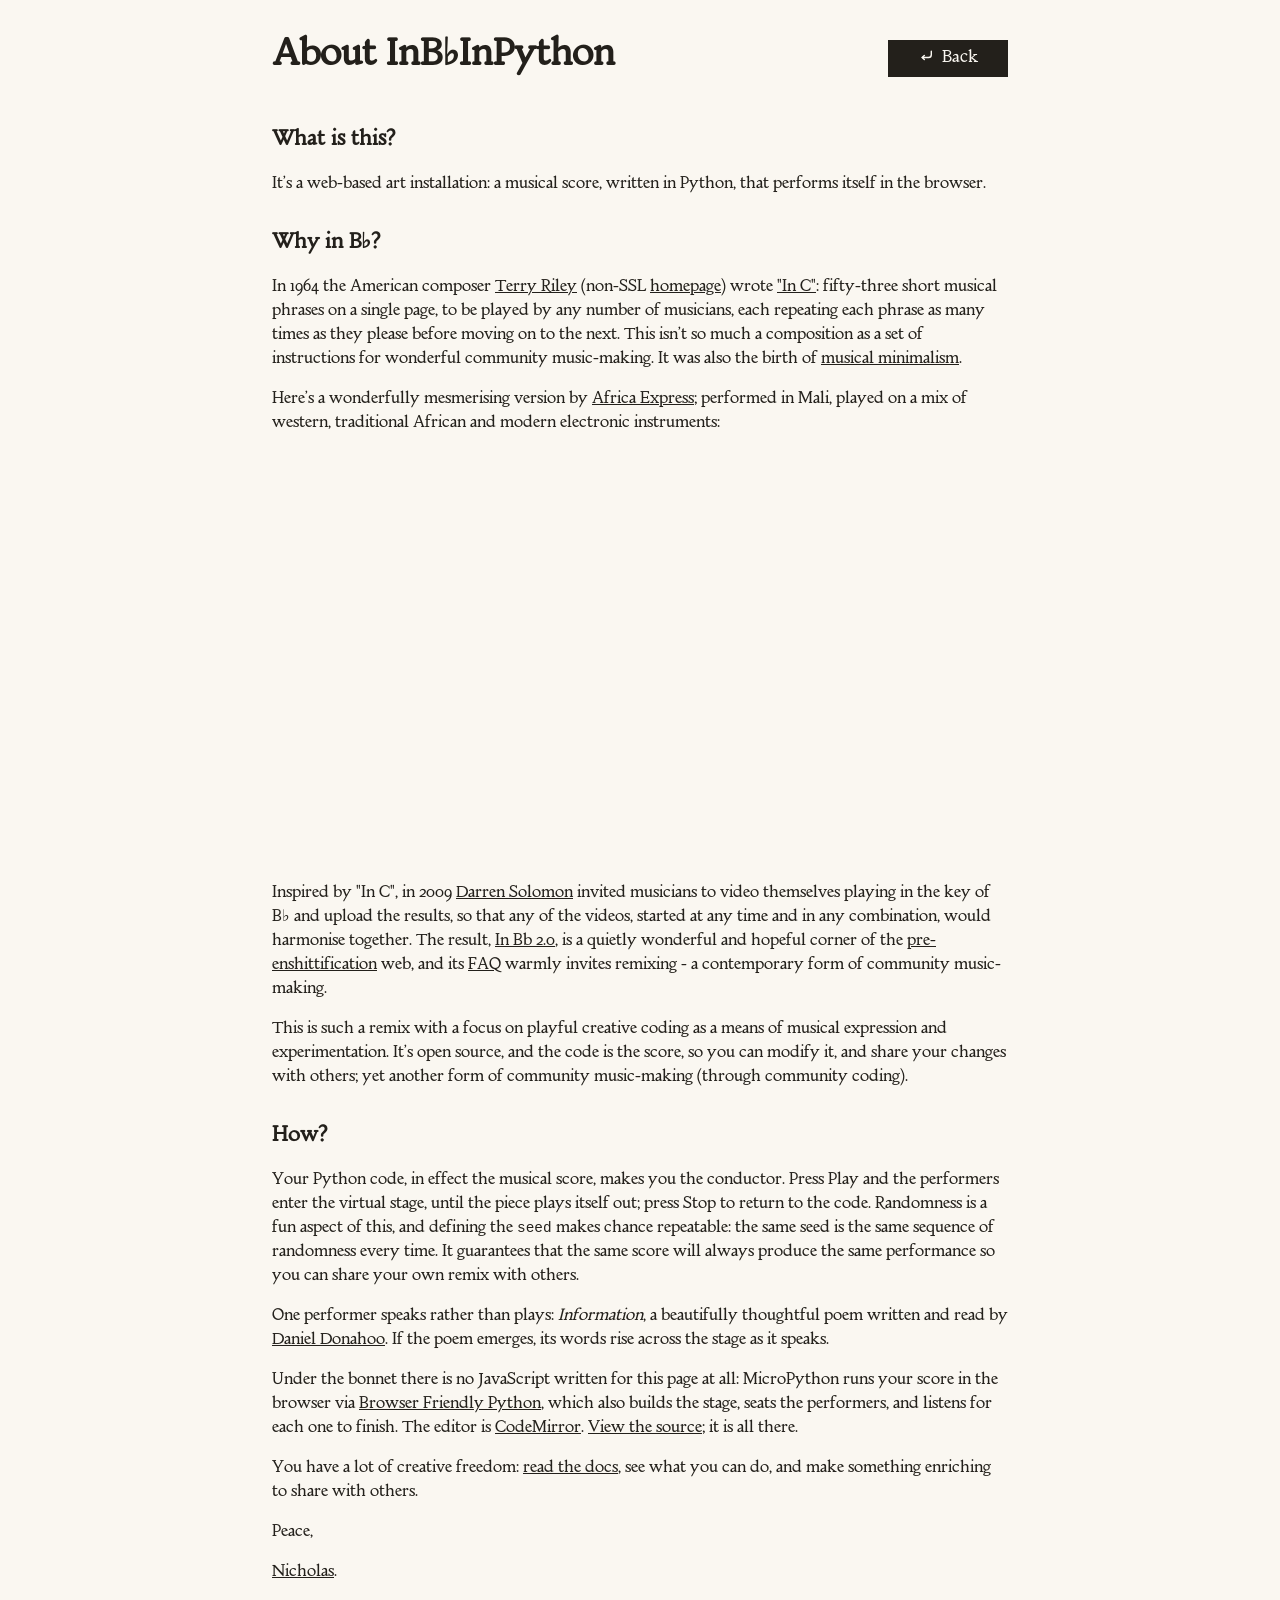
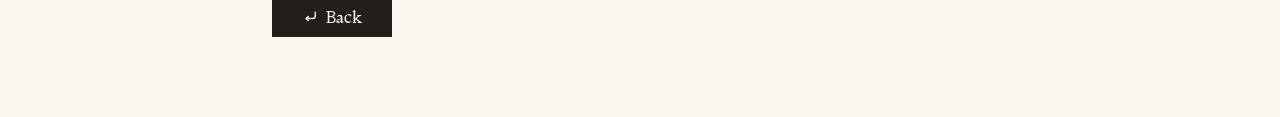
==== about/index.html @ ab7c758b "Move the about section to its own page." ====
<!DOCTYPE html>
<html lang="en">
<head>
  <meta charset="utf-8">
  <meta name="viewport" content="width=device-width, initial-scale=1">
  <title>InB♭InPython - About</title>
  <link rel="stylesheet" href="../style.css">
  <link rel="icon" href="../favicon.svg">
</head>
<body>
  <main aria-label="About">
    <header>
      <h1>About InB&flat;InPython</h1>
      <p id="controls">
        <a href="../"><svg viewBox="0 0 24 24" aria-hidden="true" focusable="false" fill="none" stroke="currentColor" stroke-width="2" stroke-linecap="round" stroke-linejoin="round"><path d="M19 6v5a4 4 0 0 1-4 4H6"/><path d="M9 12l-3 3 3 3"/></svg>Back</a>
      </p>
    </header>

    <h2>What is this?</h2>
    <p>
      It's a web-based art installation: a musical score, written in Python, that performs itself in the browser.
    </p>
    <h2>Why in B&flat;?</h2>
    <p>
      In 1964 the American composer <a href="https://en.wikipedia.org/wiki/Terry_Riley" target="_blank">Terry Riley</a>
      (non-SSL <a href="http://terryriley.net/" target="_blank">homepage</a>) wrote <a href="https://en.wikipedia.org/wiki/In_C" target="_blank">"In C"</a>:
      fifty-three short musical phrases on a single page, to be played by any number of
      musicians, each repeating each phrase as many times as they please before moving on to the next. This isn't so
      much a composition as a set of instructions for wonderful community music-making. It was also the birth of
      <a href="https://en.wikipedia.org/wiki/Minimal_music" target="_blank">musical minimalism</a>.
    </p>
    <p>
      Here's a wonderfully mesmerising version by <a href="https://www.africaexpress.co.uk/" target="_blank">Africa Express</a>; performed in Mali, played on a mix of western, traditional African and modern electronic instruments:
    </p>
    <div class="video-container">
      <iframe src="https://www.youtube-nocookie.com/embed/_FXQ68ZkWVw?si=q2s0etePaNi-hfWD" title="YouTube video player" frameborder="0" allow="accelerometer; autoplay; clipboard-write; encrypted-media; gyroscope; picture-in-picture; web-share" referrerpolicy="strict-origin-when-cross-origin" allowfullscreen></iframe>
    </div>
    <p>
      Inspired by "In C", in 2009 <a href="https://www.darrensolomon.com/" target="_blank">Darren Solomon</a>
      invited musicians to video
      themselves playing in the key of B&flat; and upload the results,
      so that any of the videos, started at any time and in
      any combination, would harmonise together. The
      result, <a href="https://www.inbflat.net/" target="_blank">In Bb
      2.0</a>, is a quietly wonderful and hopeful corner of the
      <a href="https://en.wikipedia.org/wiki/Enshittification" target="_blank">pre-enshittification</a> web, and its
      <a href="https://www.inbflat.net/faq.html" target="_blank">FAQ</a>
      warmly invites remixing - a contemporary form of community music-making.
    </p>
    <p>
      This is such a remix with a focus on playful creative coding
      as a means of musical expression and experimentation. It's
      open source, and the code is the score, so you can modify it, and share your changes with others;
      yet another form of community music-making (through community coding).
    </p>
    <h2>How?</h2>
    <p>
      Your Python code, in effect the musical score, makes
      you the conductor. Press Play and the performers enter
      the virtual stage, until the piece plays itself out; press
      Stop to return to the code. Randomness is a fun aspect of this,
      and defining the <code>seed</code> makes chance repeatable: the same
      seed is the same sequence of randomness every time. It guarantees that
      the same score will always produce the same performance so you can
      share your own remix with others.
    </p>
    <p>
      One performer speaks rather than plays:
      <em>Information</em>, a beautifully thoughtful poem written and read by
      <a href="https://thisscatteredmess.net/" target="_blank">Daniel Donahoo</a>.
      If the poem emerges, its words rise across the stage as it speaks.
    </p>
    <p>
      Under the bonnet there is no JavaScript written for
      this page at all: MicroPython runs your score in the
      browser via
      <a href="https://bfp.dev/" target="_blank">Browser Friendly
      Python</a>, which also builds the stage, seats the
      performers, and listens for each one to finish. The
      editor is <a href="https://codemirror.net/" target="_blank">
      CodeMirror</a>.
      <a href="https://github.com/ntoll/inbflatinpython" target="_blank">View the source</a>; it is all there.
    </p>
    <p>
      You have a lot of creative freedom:
      <a href="../docs/">read the docs</a>,
      see what you can do, and make something enriching to
      share with others.
    </p>
    <p>
      Peace,
    </p>
    <p>
      <a href="https://ntoll.org" target="_blank">Nicholas</a>.
    </p>

    <footer>
      <p id="controls-foot">
        <a href="../"><svg viewBox="0 0 24 24" aria-hidden="true" focusable="false" fill="none" stroke="currentColor" stroke-width="2" stroke-linecap="round" stroke-linejoin="round"><path d="M19 6v5a4 4 0 0 1-4 4H6"/><path d="M9 12l-3 3 3 3"/></svg>Back</a>
      </p>
    </footer>
  </main>
</body>
</html>
---- style.css ----
/* Mebinac, the voice of ntoll.org, embedded so the
   single file travels with its typography. */
@font-face {
  font-family: "Mebinac";
  src: url("fonts/mebinac.otf") format("opentype");
  font-weight: 400;
  font-display: swap;
}
/* Two rooms share these intentions: a serif voice
   throughout (the poem asks for it, and we do not mix
   families), a rehearsal room in daylight, a stage in
   the dark. */
:root {
  --serif: "Mebinac", Georgia, "Times New Roman",
    Times, serif;
  --mono: ui-monospace, "Cascadia Code", "SF Mono",
    Menlo, Consolas, monospace;
  --rehearsal-paper: #faf7f1;
  --rehearsal-ink: #23201b;
  --rehearsal-line: #c9c1b1;
  --code-paper: #f3eee1;
  --control-raised: #3d382f;
  --stage-dark: #0f1013;
  --stage-ink: #f2ede3;
  --stage-line: #2a2c31;
  --error-ink: #8c1d18;
  --curtain-fade: 0.9s;
  --entrance-fade: 2.4s;
  --verse-fade: 1.4s;
}
/* The animation is a courtesy, so its absence is too. */
@media (prefers-reduced-motion: reduce) {
  :root {
    --curtain-fade: 0s;
    --entrance-fade: 0s;
    --verse-fade: 0s;
  }
}
body {
  margin: 0;
  font-family: var(--serif);
  background: var(--rehearsal-paper);
  color: var(--rehearsal-ink);
  line-height: 1.5;
}
/* The rehearsal room: a readable page of daylight. */
main {
  max-width: 46rem;
  margin: 0 auto;
  padding: 1.5rem 1rem 4rem;
  transition: opacity var(--curtain-fade),
    visibility var(--curtain-fade);
}
body.performing main {
  opacity: 0;
  visibility: hidden;
}
main header {
  display: flex;
  align-items: center;
  justify-content: space-between;
  gap: 1.2rem;
}
h1 {
  font-size: 2.3rem;
  margin: 0 0 0.2rem;
}
h2 {
  font-size: 1.3rem;
  margin: 2rem 0 0.4rem;
}
/* Section links: quiet until the heading is visited by
   pointer or keyboard, then a small chain appears whose
   address is copyable from the URL bar once clicked. */
h2 .anchor {
  margin-inline-start: 0.4rem;
  color: inherit;
  opacity: 0;
  transition: opacity 0.2s;
}
h2:hover .anchor,
h2 .anchor:focus-visible {
  opacity: 0.55;
}
h2 .anchor svg {
  width: 0.7em;
  height: 0.7em;
}
a {
  color: inherit;
}
#editor {
  border: 1px solid var(--rehearsal-line);
  font-size: 0.95rem;
}
button,
#about,
#controls a,
#controls-foot a {
  font-family: var(--serif);
  font-size: 1.05rem;
  line-height: normal;
  padding: 0.4rem 1.8rem;
  cursor: pointer;
  background: var(--rehearsal-ink);
  color: var(--rehearsal-paper);
  border: 1px solid var(--rehearsal-ink);
  transition: background 0.2s, box-shadow 0.2s;
}
/* Every control answers the pointer (and keyboard focus):
   in the paper rooms a warmer lift, while the hall's own
   rules keep their glow-in-the-dark. */
button:hover,
button:focus-visible,
#about:hover,
#about:focus-visible,
#controls a:hover,
#controls a:focus-visible,
#controls-foot a:hover,
#controls-foot a:focus-visible {
  background: var(--control-raised);
  box-shadow: 0 0.1rem 0.5rem rgba(35, 32, 27, 0.35);
}
#about,
#controls a,
#controls-foot a {
  display: inline-block;
  text-decoration: none;
}
/* The icons sit in the ink of their controls, sized to the
   type beside them. */
button svg,
#about svg,
#controls a svg,
#controls-foot a svg {
  width: 1em;
  height: 1em;
  vertical-align: -0.12em;
  margin-inline-end: 0.45em;
}
#share-note {
  display: block;
  font-size: 0.9rem;
  min-height: 1.3rem;
  opacity: 0.8;
}
/* The error report exists only when there is an error
   to report. */
#errors:empty {
  display: none;
}
#errors {
  color: var(--error-ink);
  font-family: var(--mono);
  font-size: 0.85rem;
  white-space: pre-wrap;
}
/* The concert hall: dark, full screen, arrived at by fade. */
#hall {
  position: fixed;
  inset: 0;
  display: flex;
  flex-direction: column;
  background: var(--stage-dark);
  color: var(--stage-ink);
  opacity: 0;
  visibility: hidden;
  transition: opacity var(--curtain-fade),
    visibility var(--curtain-fade);
}
body.performing #hall {
  opacity: 1;
  visibility: visible;
}
#hall header {
  display: flex;
  align-items: center;
  gap: 1rem;
  padding: 0.4rem 1rem;
  border-bottom: 1px solid var(--stage-line);
}
#brand {
  margin: 0;
  font-size: 1.1rem;
  white-space: nowrap;
}
/* A small breathing light: alive while the piece
   sounds, still when the final performer stops. */
#pulse {
  width: 0.55rem;
  height: 0.55rem;
  border-radius: 50%;
  background: var(--stage-ink);
  flex: none;
  animation: breathe 2.4s ease-in-out infinite;
}
#pulse.still {
  animation: none;
  opacity: 0.25;
}
@keyframes breathe {
  0%, 100% { opacity: 0.15; }
  50% { opacity: 0.9; }
}
@media (prefers-reduced-motion: reduce) {
  #pulse { animation: none; opacity: 0.6; }
}
#log {
  flex: 1;
  text-align: left;
  font-family: var(--mono);
  font-size: 0.85rem;
  opacity: 0.75;
  overflow: hidden;
  white-space: nowrap;
  text-overflow: ellipsis;
}
#hall button {
  background: transparent;
  color: var(--stage-ink);
  border: 1px solid var(--stage-ink);
}
/* A subtle glow on hover (and on keyboard focus), so Stop
   reads as pressable against the dark. */
#hall button:hover,
#hall button:focus-visible {
  background: rgba(242, 237, 227, 0.14);
  box-shadow: 0 0 0.6rem rgba(242, 237, 227, 0.25);
}
/* The boards hold performers and poem in the same
   space; the words float above the videos. */
#boards {
  position: relative;
  flex: 1;
  overflow: hidden;
  container-type: size;
}
#stage {
  position: absolute;
  inset: 0;
  display: grid;
  grid-template-columns: repeat(5, 1fr);
  /* Each row is exactly as tall as a seated figure (three
     quarters of a five-column cell's width), capped so four
     rows always fit the hall. Sized from the boards' own
     geometry, the tracks are identical whether seats are
     empty or full - no jumping as performers arrive - and
     the centred block stays compact in portrait. */
  grid-template-rows: repeat(4, min(
    calc((100cqw - 24px) / 5 * 0.75),
    calc((100cqh - 20px) / 4)
  ));
  align-content: center;
  gap: 4px;
  padding: 4px;
}
/* Each performer is a uniform 4:3 tile, scaled to
   whatever seat the grid affords; object-fit trims any
   stray aspect to the tile, as the original site trimmed
   its players. */
#stage figure {
  margin: 0;
  position: relative;
  place-self: center;
  display: flex;
  align-items: center;
  justify-content: center;
  width: 100%;
  max-height: 100%;
  aspect-ratio: 4 / 3;
  overflow: hidden;
  transition: opacity var(--entrance-fade);
}
/* Props fit their seats gracefully: centred, never
   overflowing the bounds of the box. */
#stage figure > * {
  max-width: 100%;
  max-height: 100%;
}
#stage video {
  position: absolute;
  inset: 0;
  width: 100%;
  height: 100%;
  object-fit: cover;
}
/* The audience's keys: a soft row along the foot of
   the stage. */
#keys {
  position: absolute;
  inset-inline: 0;
  bottom: 0.6rem;
  display: flex;
  justify-content: center;
  gap: 0.5rem;
  pointer-events: none;
}
#keys button {
  pointer-events: auto;
  width: 2.6rem;
  height: 2.6rem;
  border-radius: 50%;
  padding: 0;
  font-size: 0.85rem;
  background: rgba(15, 16, 19, 0.55);
}
/* A typed digit lights its key, so keyboard players see
   the same answer a pointer press gets. */
#keys button.struck {
  background: rgba(242, 237, 227, 0.14);
  box-shadow: 0 0 0.6rem rgba(242, 237, 227, 0.25);
}
#verses {
  position: absolute;
  inset: 0;
  pointer-events: none;
}
/* The poem sits on a breath of darkness: padded,
   gently darkened, translucent enough that the
   performers remain visible behind the words. */
#verses p {
  position: absolute;
  margin: 0;
  max-width: 70%;
  padding: 0.35em 0.75em;
  border-radius: 0.3em;
  line-height: 1.3;
  color: rgba(242, 237, 227, 0.92);
  background: rgba(10, 11, 14, 0.55);
  backdrop-filter: blur(2px);
  text-shadow: 0 1px 10px rgba(0, 0, 0, 0.85);
  transition: opacity var(--verse-fade);
}

/* Documentation: code at rest, and room for the live
   frames. */
pre {
  font-family: var(--mono);
  font-size: 0.85rem;
  line-height: 1.45;
  background: var(--code-paper);
  border: 1px solid var(--rehearsal-line);
  padding: 0.8rem 1rem;
  border-radius: 0.3em;
  overflow-x: auto;
}
code {
  font-family: var(--mono);
  font-size: 0.9em;
}
import-python {
  display: block;
  margin-block: 1rem;
}
/* The running frame keeps the same breathing room below the
   buttons as the code keeps above them. */
import-python iframe {
  margin-top: 1rem;
}
/* YouTube responsive embed */
.video-container {
    display: flex;
    justify-content: center;
}
    
iframe {
    aspect-ratio: 16 / 9;
    width: 100% !important;
}

/* Pygments token colours for the documentation's code
   (generated from its default style). */
pre { line-height: 125%; }
td.linenos .normal { color: inherit; background-color: transparent; padding-left: 5px; padding-right: 5px; }
span.linenos { color: inherit; background-color: transparent; padding-left: 5px; padding-right: 5px; }
td.linenos .special { color: #000000; background-color: #ffffc0; padding-left: 5px; padding-right: 5px; }
span.linenos.special { color: #000000; background-color: #ffffc0; padding-left: 5px; padding-right: 5px; }
pre .hll { background-color: #ffffcc }
pre .c { color: #3D7B7B; font-style: italic } /* Comment */
pre .err { border: 1px solid #F00 } /* Error */
pre .k { color: #008000; font-weight: bold } /* Keyword */
pre .o { color: #666 } /* Operator */
pre .ch { color: #3D7B7B; font-style: italic } /* Comment.Hashbang */
pre .cm { color: #3D7B7B; font-style: italic } /* Comment.Multiline */
pre .cp { color: #9C6500 } /* Comment.Preproc */
pre .cpf { color: #3D7B7B; font-style: italic } /* Comment.PreprocFile */
pre .c1 { color: #3D7B7B; font-style: italic } /* Comment.Single */
pre .cs { color: #3D7B7B; font-style: italic } /* Comment.Special */
pre .gd { color: #A00000 } /* Generic.Deleted */
pre .ge { font-style: italic } /* Generic.Emph */
pre .ges { font-weight: bold; font-style: italic } /* Generic.EmphStrong */
pre .gr { color: #E40000 } /* Generic.Error */
pre .gh { color: #000080; font-weight: bold } /* Generic.Heading */
pre .gi { color: #008400 } /* Generic.Inserted */
pre .go { color: #717171 } /* Generic.Output */
pre .gp { color: #000080; font-weight: bold } /* Generic.Prompt */
pre .gs { font-weight: bold } /* Generic.Strong */
pre .gu { color: #800080; font-weight: bold } /* Generic.Subheading */
pre .gt { color: #04D } /* Generic.Traceback */
pre .kc { color: #008000; font-weight: bold } /* Keyword.Constant */
pre .kd { color: #008000; font-weight: bold } /* Keyword.Declaration */
pre .kn { color: #008000; font-weight: bold } /* Keyword.Namespace */
pre .kp { color: #008000 } /* Keyword.Pseudo */
pre .kr { color: #008000; font-weight: bold } /* Keyword.Reserved */
pre .kt { color: #B00040 } /* Keyword.Type */
pre .m { color: #666 } /* Literal.Number */
pre .s { color: #BA2121 } /* Literal.String */
pre .na { color: #687822 } /* Name.Attribute */
pre .nb { color: #008000 } /* Name.Builtin */
pre .nc { color: #00F; font-weight: bold } /* Name.Class */
pre .no { color: #800 } /* Name.Constant */
pre .nd { color: #A2F } /* Name.Decorator */
pre .ni { color: #717171; font-weight: bold } /* Name.Entity */
pre .ne { color: #CB3F38; font-weight: bold } /* Name.Exception */
pre .nf { color: #00F } /* Name.Function */
pre .nl { color: #767600 } /* Name.Label */
pre .nn { color: #00F; font-weight: bold } /* Name.Namespace */
pre .nt { color: #008000; font-weight: bold } /* Name.Tag */
pre .nv { color: #19177C } /* Name.Variable */
pre .ow { color: #A2F; font-weight: bold } /* Operator.Word */
pre .w { color: #BBB } /* Text.Whitespace */
pre .mb { color: #666 } /* Literal.Number.Bin */
pre .mf { color: #666 } /* Literal.Number.Float */
pre .mh { color: #666 } /* Literal.Number.Hex */
pre .mi { color: #666 } /* Literal.Number.Integer */
pre .mo { color: #666 } /* Literal.Number.Oct */
pre .sa { color: #BA2121 } /* Literal.String.Affix */
pre .sb { color: #BA2121 } /* Literal.String.Backtick */
pre .sc { color: #BA2121 } /* Literal.String.Char */
pre .dl { color: #BA2121 } /* Literal.String.Delimiter */
pre .sd { color: #BA2121; font-style: italic } /* Literal.String.Doc */
pre .s2 { color: #BA2121 } /* Literal.String.Double */
pre .se { color: #AA5D1F; font-weight: bold } /* Literal.String.Escape */
pre .sh { color: #BA2121 } /* Literal.String.Heredoc */
pre .si { color: #A45A77; font-weight: bold } /* Literal.String.Interpol */
pre .sx { color: #008000 } /* Literal.String.Other */
pre .sr { color: #A45A77 } /* Literal.String.Regex */
pre .s1 { color: #BA2121 } /* Literal.String.Single */
pre .ss { color: #19177C } /* Literal.String.Symbol */
pre .bp { color: #008000 } /* Name.Builtin.Pseudo */
pre .fm { color: #00F } /* Name.Function.Magic */
pre .vc { color: #19177C } /* Name.Variable.Class */
pre .vg { color: #19177C } /* Name.Variable.Global */
pre .vi { color: #19177C } /* Name.Variable.Instance */
pre .vm { color: #19177C } /* Name.Variable.Magic */
pre .il { color: #666 } /* Literal.Number.Integer.Long */
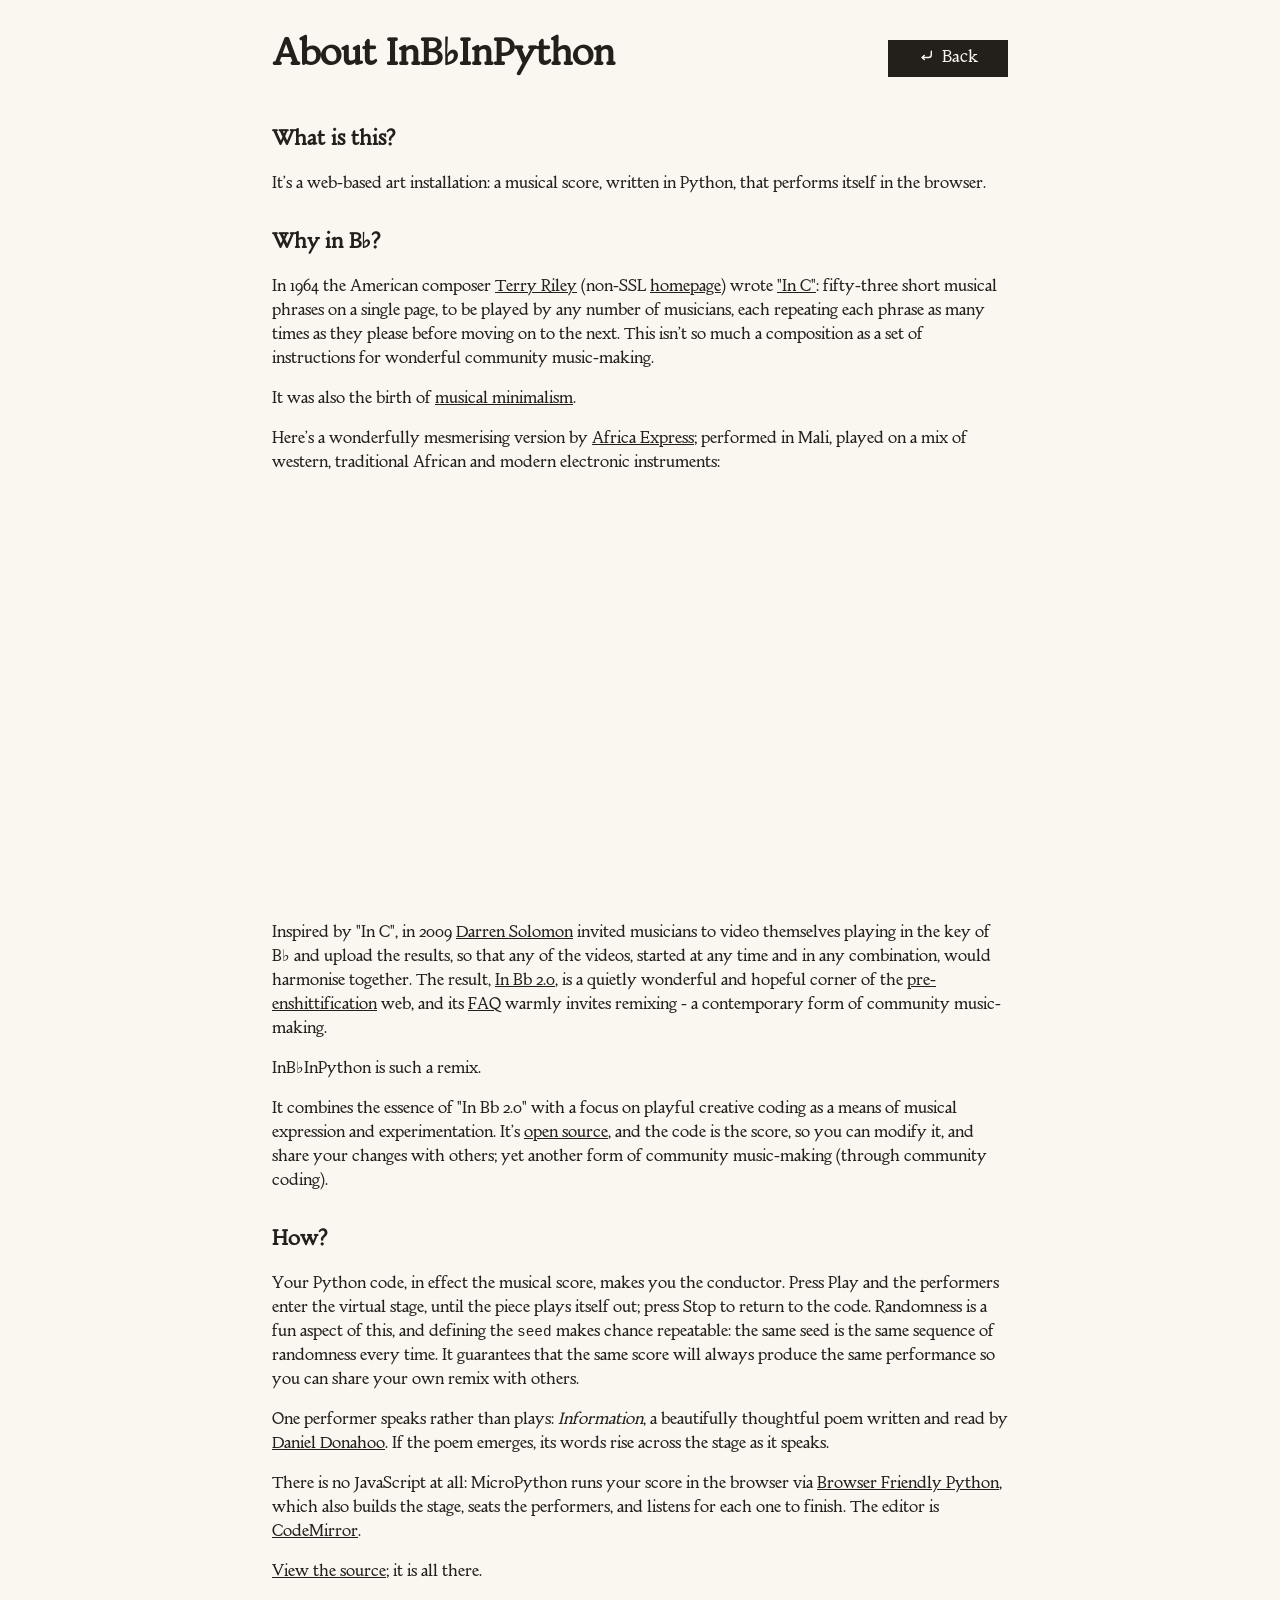
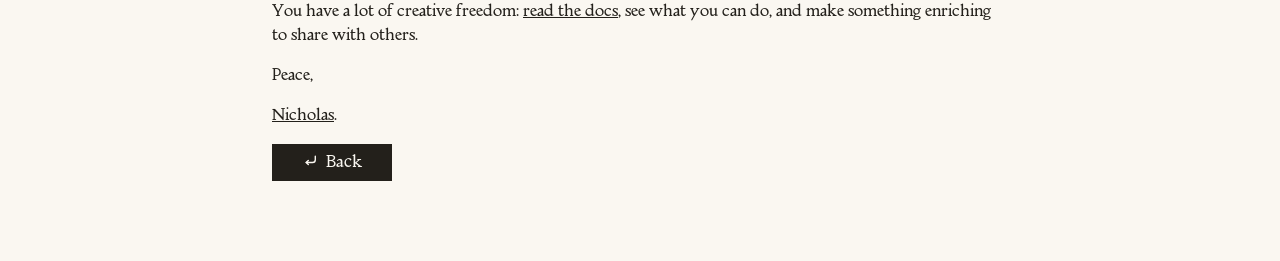
==== commit 06dc1522: "Footer and adjustments to about." ====
--- a/about/index.html
+++ b/about/index.html
@@ -26,7 +26,10 @@
       (non-SSL <a href="http://terryriley.net/" target="_blank">homepage</a>) wrote <a href="https://en.wikipedia.org/wiki/In_C" target="_blank">"In C"</a>:
       fifty-three short musical phrases on a single page, to be played by any number of
       musicians, each repeating each phrase as many times as they please before moving on to the next. This isn't so
-      much a composition as a set of instructions for wonderful community music-making. It was also the birth of
+      much a composition as a set of instructions for wonderful community music-making.
+    </p>
+    <p>
+      It was also the birth of
       <a href="https://en.wikipedia.org/wiki/Minimal_music" target="_blank">musical minimalism</a>.
     </p>
     <p>
@@ -48,9 +51,12 @@
       warmly invites remixing - a contemporary form of community music-making.
     </p>
     <p>
-      This is such a remix with a focus on playful creative coding
+      InB&flat;InPython is such a remix.
+    </p>
+    <p>
+      It combines the essence of "In Bb 2.0" with a focus on playful creative coding
       as a means of musical expression and experimentation. It's
-      open source, and the code is the score, so you can modify it, and share your changes with others;
+      <a href="../LICENSE.md" target="_blank">open source</a>, and the code is the score, so you can modify it, and share your changes with others;
       yet another form of community music-making (through community coding).
     </p>
     <h2>How?</h2>
@@ -71,19 +77,20 @@
       If the poem emerges, its words rise across the stage as it speaks.
     </p>
     <p>
-      Under the bonnet there is no JavaScript written for
-      this page at all: MicroPython runs your score in the
+      There is no JavaScript at all: MicroPython runs your score in the
       browser via
       <a href="https://bfp.dev/" target="_blank">Browser Friendly
       Python</a>, which also builds the stage, seats the
       performers, and listens for each one to finish. The
       editor is <a href="https://codemirror.net/" target="_blank">
       CodeMirror</a>.
+    </p>
+    <p>
       <a href="https://github.com/ntoll/inbflatinpython" target="_blank">View the source</a>; it is all there.
     </p>
     <p>
       You have a lot of creative freedom:
-      <a href="../docs/">read the docs</a>,
+      <a href="../docs/" target="_blank">read the docs</a>,
       see what you can do, and make something enriching to
       share with others.
     </p>
--- a/style.css
+++ b/style.css
@@ -27,6 +27,7 @@
   --curtain-fade: 0.9s;
   --entrance-fade: 2.4s;
   --verse-fade: 1.4s;
+  --ghost-presence: 0.12;
 }
 /* The animation is a courtesy, so its absence is too. */
 @media (prefers-reduced-motion: reduce) {
@@ -121,6 +122,14 @@
   background: var(--control-raised);
   box-shadow: 0 0.1rem 0.5rem rgba(35, 32, 27, 0.35);
 }
+/* Until Python boots, Play and Share sleep: dim, still,
+   and deaf to the pointer's lift. */
+button:disabled {
+  opacity: 0.45;
+  cursor: default;
+  background: var(--rehearsal-ink);
+  box-shadow: none;
+}
 #about,
 #controls a,
 #controls-foot a {
@@ -154,6 +163,13 @@
   font-family: var(--mono);
   font-size: 0.85rem;
   white-space: pre-wrap;
+}
+/* The colophon: a quiet claim and a pointer to the
+   source, at the foot of the rehearsal room only. */
+#colophon {
+  margin-top: 2rem;
+  font-size: 0.85rem;
+  opacity: 0.7;
 }
 /* The concert hall: dark, full screen, arrived at by fade. */
 #hall {
@@ -283,6 +299,29 @@
   width: 100%;
   height: 100%;
   object-fit: cover;
+  transition: opacity var(--entrance-fade);
+}
+/* The departed leave a ghost: when a performance ends its
+   video gives way to a very dim still of the performer,
+   whose presence stays on stage until the hall is cleared.
+   The ghost's delay lets the video fade first, so the
+   ghost breathes in to fill the gap left behind. tacet()
+   retimes both fades inline to its own niente. */
+#stage .ghost {
+  position: absolute;
+  inset: 0;
+  width: 100%;
+  height: 100%;
+  object-fit: cover;
+  opacity: 0;
+  transition: opacity var(--entrance-fade);
+  transition-delay: var(--entrance-fade);
+}
+#stage figure.ended video {
+  opacity: 0;
+}
+#stage figure.ended .ghost {
+  opacity: var(--ghost-presence);
 }
 /* The audience's keys: a soft row along the foot of
    the stage. */
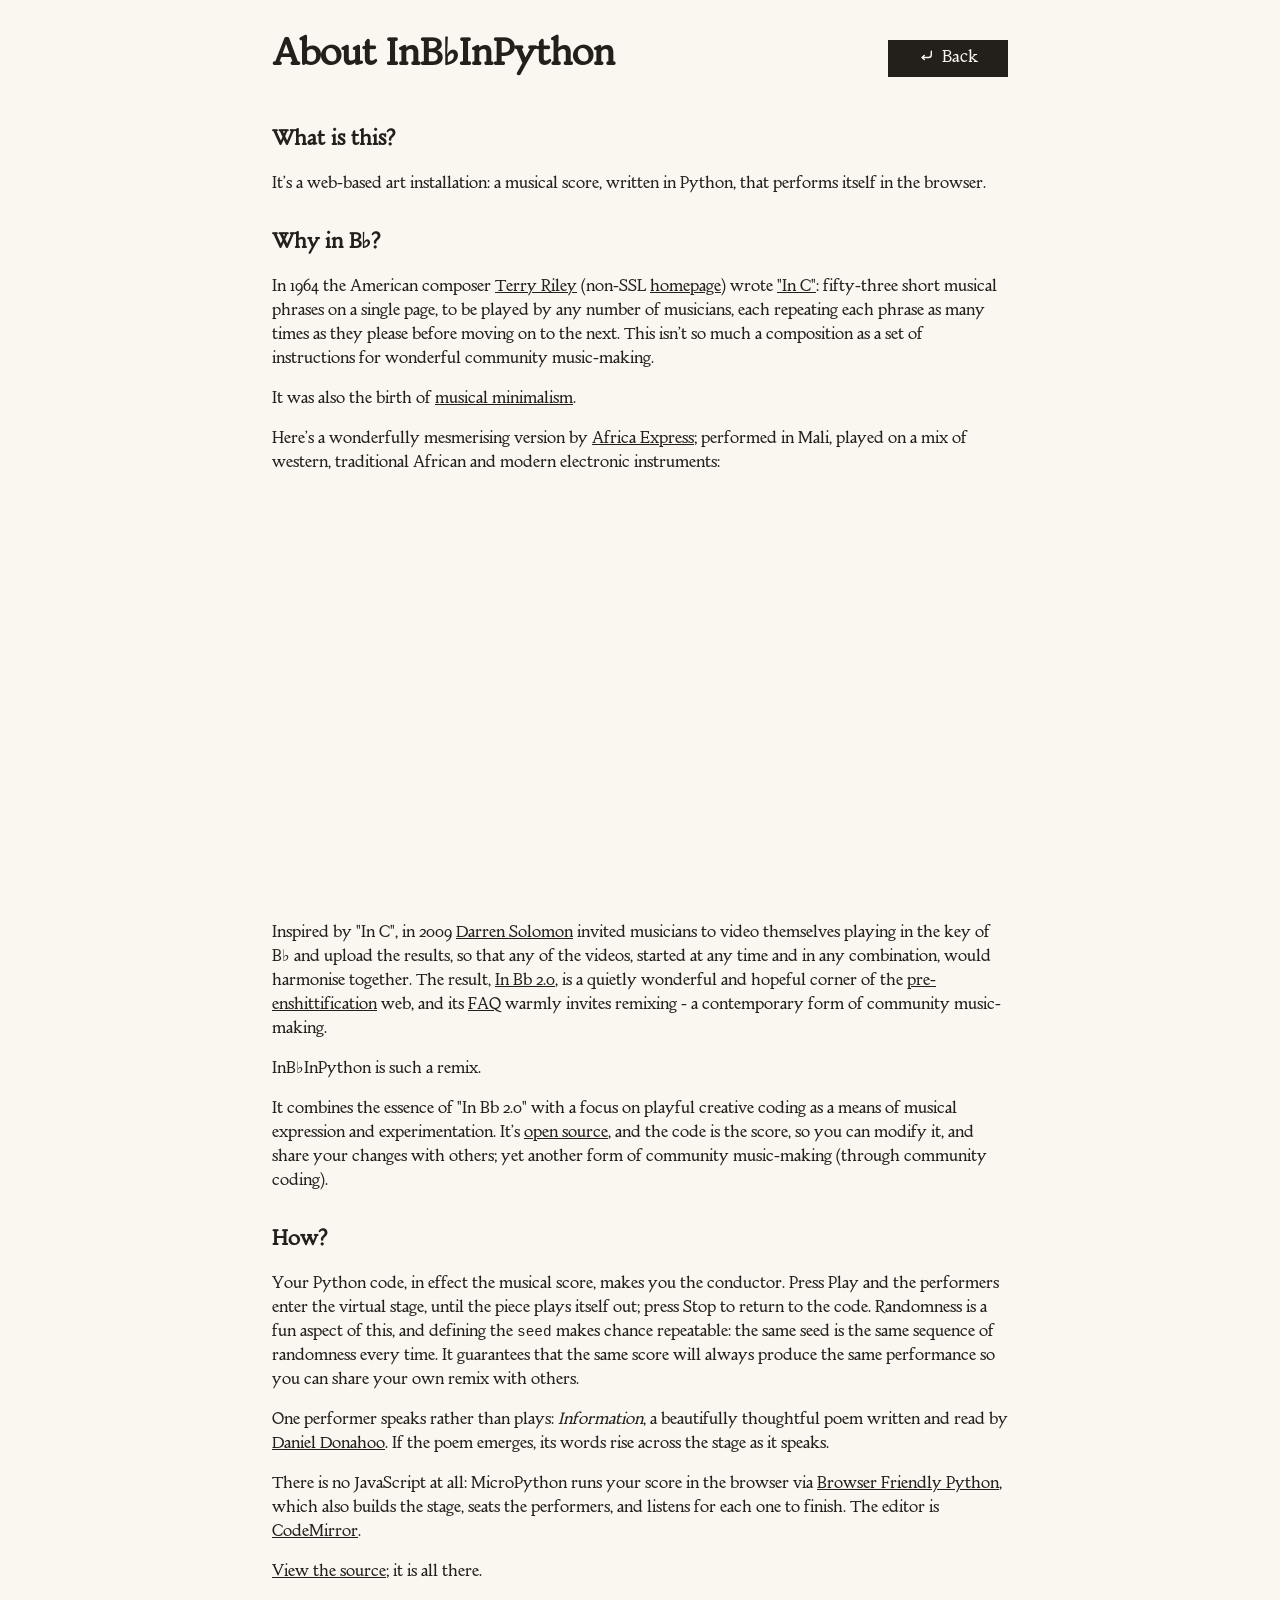
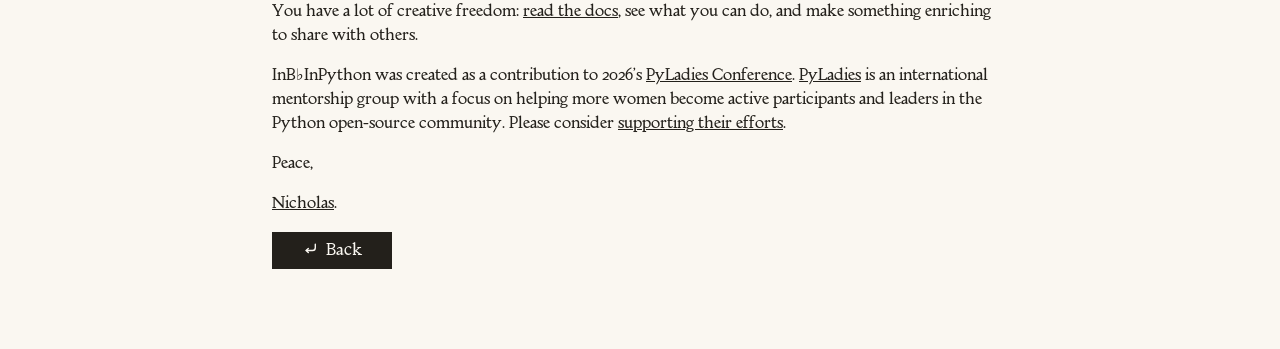
==== commit 647da38a: "Add PyLadies references." ====
--- a/about/index.html
+++ b/about/index.html
@@ -95,6 +95,14 @@
       share with others.
     </p>
     <p>
+      InB&flat;InPython was created as a contribution to 2026's
+      <a href="https://conference.pyladies.com/" target="_blank">PyLadies Conference</a>.
+      <a href="https://pyladies.com/" target="_blank">PyLadies</a> is an international mentorship
+      group with a focus on helping more women become active participants and leaders in the
+      Python open-source community. Please consider
+      <a href="https://pyladies.com/sponsor/" target="_blank">supporting their efforts</a>.
+    </p>
+    <p>
       Peace,
     </p>
     <p>
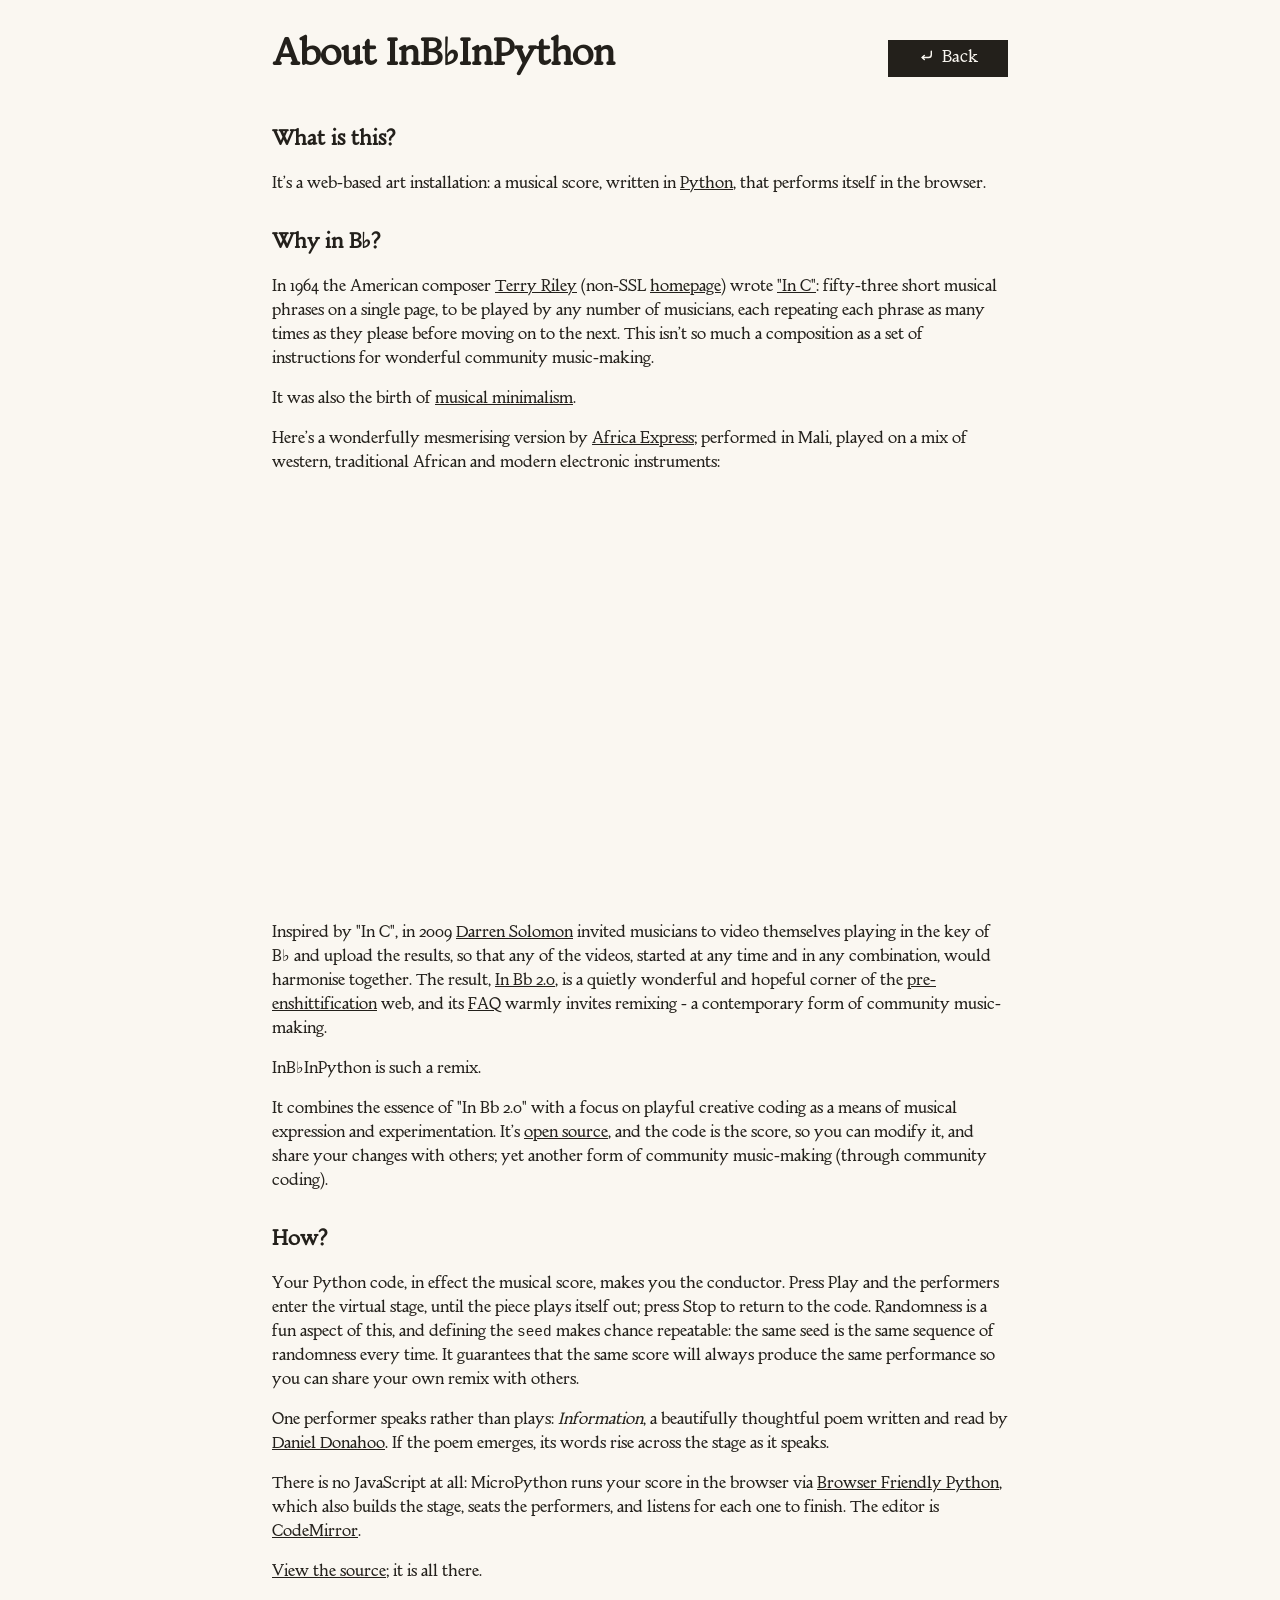
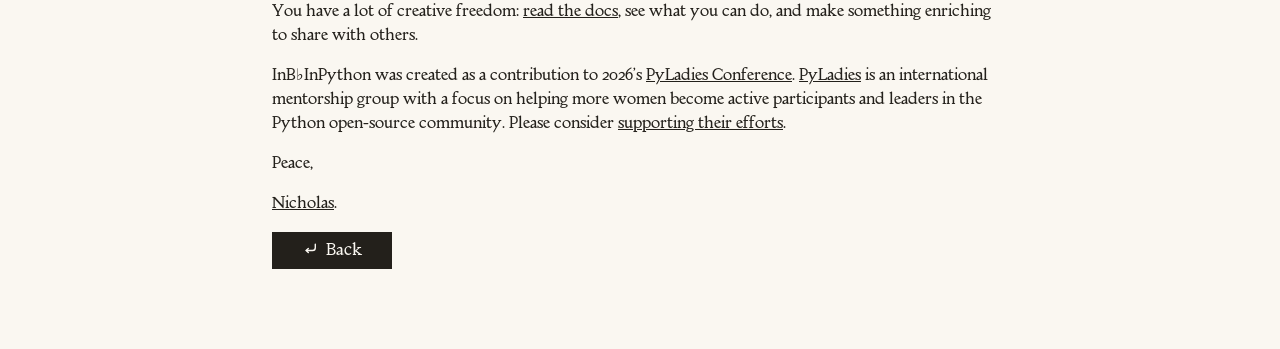
==== commit 6ea3cd2a: "Docs updates." ====
--- a/about/index.html
+++ b/about/index.html
@@ -18,7 +18,7 @@
 
     <h2>What is this?</h2>
     <p>
-      It's a web-based art installation: a musical score, written in Python, that performs itself in the browser.
+      It's a web-based art installation: a musical score, written in <a href="https://www.python.org/" target="_blank">Python</a>, that performs itself in the browser.
     </p>
     <h2>Why in B&flat;?</h2>
     <p>
--- a/style.css
+++ b/style.css
@@ -405,6 +405,24 @@
 iframe {
     aspect-ratio: 16 / 9;
     width: 100% !important;
+}
+
+/* An epigraph: a composer's words set beneath a heading,
+   the quote and its attribution carried together. */
+main figure {
+  margin: 1.4rem 0;
+}
+main blockquote {
+  margin: 0;
+  padding-inline-start: 1rem;
+  border-inline-start: 3px solid var(--rehearsal-line);
+  font-style: italic;
+}
+main blockquote + figcaption {
+  margin-top: 0.4rem;
+  padding-inline-start: 1rem;
+  font-size: 0.9rem;
+  opacity: 0.75;
 }
 
 /* Pygments token colours for the documentation's code
